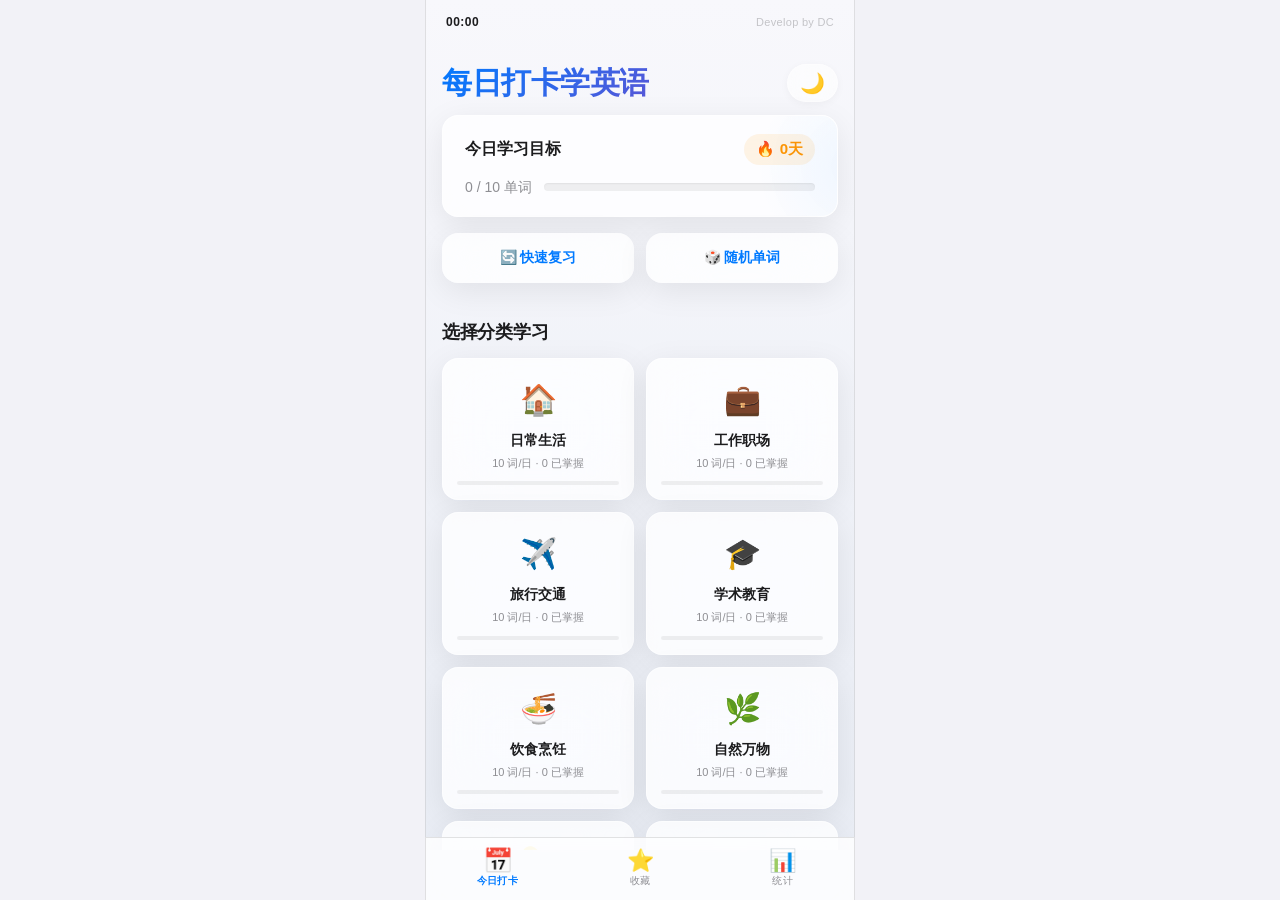
==== index.html @ 3edea32d "UI美化: 精致玻璃质感+渐变标题+Develop by DC品牌+移除信号图标" ====
﻿<!DOCTYPE html>
<html lang="zh-CN">
<head>
  <meta charset="UTF-8">
  <meta name="viewport" content="width=device-width, initial-scale=1.0, viewport-fit=cover, maximum-scale=1.0, user-scalable=no">
  <meta name="apple-mobile-web-app-capable" content="yes">
  <meta name="apple-mobile-web-app-status-bar-style" content="default">
  <meta name="apple-mobile-web-app-title" content="每日打卡学英语">
  <meta name="mobile-web-app-capable" content="yes">
  <meta name="theme-color" content="#f2f2f7">
  <meta name="description" content="每日打卡学英语 - 每天 10 个单词，轻松提升词汇量">
  <link rel="manifest" href="manifest.json">
  <link rel="apple-touch-icon" href="icons/icon-192.png">
  <title>每日打卡学英语</title>
  <link rel="stylesheet" href="css/style.css">
</head>
<body>
  <div id="app">
    <!-- Status Bar -->
    <div class="status-bar">
      <span class="time" id="statusTime">00:00</span>
      <span class="brand">Develop by DC</span>
    </div>

    <!-- Screens -->
    <div class="main-content">
      <!-- 首页 / 每日打卡 -->
      <div class="screen active" id="screen-home">
        <div class="section-header">
          <h1 class="page-title">每日打卡学英语</h1>
          <button id="theme-toggle">🌙</button>
        </div>

        <!-- 每日进度 -->
        <div class="daily-card glass">
          <div class="daily-header">
            <span class="reminder-title">今日学习目标</span>
            <span id="streak-badge">🔥 0天</span>
          </div>
          <div class="daily-progress-row">
            <span id="daily-progress">0 / 20 单词</span>
            <div class="progress-track">
              <div class="progress-fill" id="daily-fill" style="width:0%"></div>
            </div>
          </div>
        </div>

        <!-- 快捷操作 -->
        <div class="quick-actions">
          <button class="quick-btn glass" id="quick-review">🔄 快速复习</button>
          <button class="quick-btn glass" id="quick-random">🎲 随机单词</button>
        </div>

        <!-- 分类学习 -->
        <h2 class="section-title">选择分类学习</h2>
        <div class="category-grid" id="category-grid"></div>
      </div>

      <!-- 学习页（单词卡片） -->
      <div class="screen" id="screen-learn">
        <div class="learn-header">
          <button class="back-btn" data-screen="home">‹ 返回</button>
          <span id="learn-title">日常生活</span>
          <button id="shuffle-toggle" style="background:none;border:none;font-size:20px;opacity:0.5">🔀</button>
        </div>
        <div class="learn-progress" id="learn-progress">1 / 10</div>
        <div class="flashcard" id="flashcard">
          <div class="card-inner" id="card-inner">
            <div class="card-front">
              <div class="card-word" id="card-word">hello</div>
              <div class="card-phonetic" id="card-phonetic">/həˈloʊ/</div>
              <div class="card-zh" id="card-zh">你好</div>
            </div>
            <div class="card-back">
              <div class="example-label">例句</div>
              <div class="example-en" id="example-en">Hello, how are you?</div>
              <div class="example-zh" id="example-zh">你好，你怎么样？</div>
            </div>
          </div>
        </div>
        <div class="card-actions">
          <button class="card-action-btn" id="card-fav" data-en="">🤍</button>
          <button class="card-action-btn" id="card-speak">🔊</button>
          <button class="card-action-btn primary" id="card-known">✅ 记住了</button>
        </div>
      </div>

      <!-- 测试页 -->
      <div class="screen" id="screen-quiz">
        <div class="quiz-header">
          <button class="back-btn" data-screen="home">‹ 返回</button>
          <span>单词测试</span>
          <button id="quiz-skip" style="background:none;border:none;font-size:14px;color:var(--primary)">跳过 ›</button>
        </div>
        <div class="quiz-progress" id="quiz-progress">1 / 10</div>
        <div id="quiz-area">
          <div class="quiz-word" id="quiz-word">hello</div>
          <div class="quiz-question">请选择正确的中文意思：</div>
          <div class="quiz-options" id="quiz-options"></div>
          <div class="quiz-feedback" id="quiz-feedback"></div>
        </div>
        <div class="quiz-result" id="quiz-result" style="display:none">
          <div class="result-icon">🎉</div>
          <div class="result-title">测试完成！</div>
          <div class="result-score" id="result-score">0 / 10</div>
          <div class="result-text" id="result-text">继续加油！</div>
          <button class="result-btn" id="quiz-retry">🔄 再来一次</button>
          <button class="result-btn secondary" id="quiz-back-home">🏠 返回首页</button>
        </div>
      </div>

      <!-- 收藏页面 -->
      <div class="screen" id="screen-favorites">
        <div class="fav-header">
          <h2>⭐ 收藏夹</h2>
          <span id="fav-count">0 词</span>
          <button id="fav-clear" style="background:none;border:none;color:var(--danger);font-size:14px">清空</button>
        </div>
        <div class="fav-list" id="fav-list">
          <div class="empty-state">
            <div class="empty-icon">⭐</div>
            <p>还没有收藏单词</p>
            <p class="empty-hint">学习时点击 🤍 收藏喜欢的单词</p>
          </div>
        </div>
      </div>

      <!-- 统计页面 -->
      <div class="screen" id="screen-stats">
        <h2 class="page-title">📊 学习统计</h2>
        <div class="stats-grid">
          <div class="stat-card glass">
            <div class="stat-value" id="stat-total-learned">0</div>
            <div class="stat-label">已学单词</div>
          </div>
          <div class="stat-card glass">
            <div class="stat-value" id="stat-mastered">0</div>
            <div class="stat-label">已掌握</div>
          </div>
          <div class="stat-card glass">
            <div class="stat-value" id="stat-streak">0</div>
            <div class="stat-label">连续天数</div>
          </div>
          <div class="stat-card glass">
            <div class="stat-value" id="stat-quiz-avg">0%</div>
            <div class="stat-label">测试正确率</div>
          </div>
        </div>

        <h3 class="section-title">分类进度</h3>
        <div id="category-progress"></div>

        <h3 class="section-title">学习日历（近 28 天）</h3>
        <div class="study-calendar" id="study-calendar"></div>

        <!-- 设置 -->
        <h3 class="section-title">⚙️ 设置</h3>
        <div class="glass">
          <div class="setting-item">
            <span class="label">每日单词数</span>
            <div class="daily-count-control">
              <button id="daily-count-minus" class="count-btn">−</button>
              <span id="daily-count-display">10</span>
              <button id="daily-count-plus" class="count-btn">+</button>
            </div>
          </div>
          <div class="setting-item">
            <span class="label">每日推荐说明</span>
            <span class="value" style="font-size:12px;color:var(--text-tertiary)">每天每个分类随机选 N 个单词学习，次日更新</span>
            </div>
            </div>
            <div class="footer-brand">DEVELOP BY DC</div>
            </div>
            </div>

    <!-- Bottom Nav -->
    <div class="tab-bar">
      <button class="nav-btn active" data-screen="home">
        <span class="nav-icon">📅</span>
        <span class="nav-label">今日打卡</span>
      </button>
      <button class="nav-btn" data-screen="favorites">
        <span class="nav-icon">⭐</span>
        <span class="nav-label">收藏</span>
      </button>
      <button class="nav-btn" data-screen="stats">
        <span class="nav-icon">📊</span>
        <span class="nav-label">统计</span>
      </button>
    </div>

    <!-- Toast -->
    <div class="toast" id="toast"></div>
  </div>

  <script src="js/data.js"></script>
  <script src="js/app.js"></script>
  <script>
    if ("serviceWorker" in navigator) {
      window.addEventListener("load", () => {
        navigator.serviceWorker.register("sw.js").catch(() => {});
      });
    }
  </script>
</body>
</html>
---- css/style.css ----
﻿/* ===== 每日打卡学英语 - 精致版 ===== */
:root {
  --bg: #f2f2f7;
  --bg-gradient: linear-gradient(180deg, #f8f8fc 0%, #e8ecf4 100%);
  --card-bg: rgba(255,255,255,0.78);
  --card-border: rgba(255,255,255,0.5);
  --card-shadow: 0 8px 32px rgba(0,0,0,0.08);
  --card-shadow-hover: 0 12px 40px rgba(0,0,0,0.12);
  --primary: #007aff;
  --primary-gradient: linear-gradient(135deg, #007aff, #5856d6);
  --primary-light: #e8f0fe;
  --text: #1c1c1e;
  --text-secondary: #8e8e93;
  --text-tertiary: #aeaeb2;
  --tab-bg: rgba(255,255,255,0.82);
  --tab-border: rgba(198,198,200,0.5);
  --success: #34c759;
  --success-light: #e8f8ee;
  --warning: #ff9500;
  --danger: #ff3b30;
  --radius: 16px;
  --radius-sm: 12px;
  --radius-xl: 20px;
  --safe-bottom: 0px;
  --tab-height: 50px;
  --transition: all 0.35s cubic-bezier(0.25, 0.46, 0.45, 0.94);
}

* { margin: 0; padding: 0; box-sizing: border-box; -webkit-tap-highlight-color: transparent; }

html, body {
  height: 100%;
  font-family: -apple-system, "PingFang SC", "SF Pro Display", "Helvetica Neue", sans-serif;
  background: var(--bg);
  color: var(--text);
  font-size: 16px;
  line-height: 1.5;
  -webkit-font-smoothing: antialiased;
  overflow: hidden;
  user-select: none;
}

/* ===== App Container ===== */
#app {
  height: 100vh;
  height: 100dvh;
  display: flex;
  flex-direction: column;
  max-width: 430px;
  margin: 0 auto;
  position: relative;
  overflow: hidden;
  padding-bottom: calc(var(--tab-height) + var(--safe-bottom));
  background: var(--bg-gradient);
}

/* ===== Status Bar ===== */
.status-bar {
  height: 44px;
  display: flex;
  align-items: center;
  justify-content: space-between;
  padding: 0 20px;
  font-size: 12px;
  font-weight: 600;
  color: var(--text);
  flex-shrink: 0;
}
.status-bar .time { font-weight: 700; letter-spacing: 0.5px; }
.status-bar .brand {
  font-size: 11px;
  font-weight: 500;
  color: var(--text-tertiary);
  letter-spacing: 0.3px;
  opacity: 0.7;
}

/* ===== Main Content ===== */
.main-content {
  flex: 1;
  overflow-y: auto;
  padding: 0 16px 8px;
  scroll-behavior: smooth;
  -webkit-overflow-scrolling: touch;
}

/* ===== Screens ===== */
.screen { display: none; animation: fadeIn 0.4s cubic-bezier(0.25, 0.46, 0.45, 0.94); }
.screen.active { display: block; }

@keyframes fadeIn {
  from { opacity: 0; transform: translateY(12px); }
  to { opacity: 1; transform: translateY(0); }
}

/* ===== Glass Card ===== */
.glass {
  background: var(--card-bg);
  backdrop-filter: blur(30px) saturate(180%);
  -webkit-backdrop-filter: blur(30px) saturate(180%);
  border-radius: var(--radius);
  box-shadow: var(--card-shadow);
  padding: 18px 22px;
  margin-bottom: 16px;
  border: 0.5px solid var(--card-border);
  transition: var(--transition);
}
.glass:active {
  transform: scale(0.98);
  box-shadow: var(--card-shadow-hover);
}

/* ===== Section Header ===== */
.section-header {
  display: flex;
  justify-content: space-between;
  align-items: center;
  padding: 16px 0 10px;
}
.page-title {
  font-size: 30px;
  font-weight: 800;
  letter-spacing: -0.5px;
  background: var(--primary-gradient);
  -webkit-background-clip: text;
  -webkit-text-fill-color: transparent;
  background-clip: text;
}
.section-title {
  font-size: 18px;
  font-weight: 700;
  margin: 20px 0 12px;
  color: var(--text);
  letter-spacing: -0.3px;
}
#theme-toggle {
  background: rgba(255,255,255,0.6);
  backdrop-filter: blur(10px);
  border: 0.5px solid rgba(255,255,255,0.3);
  border-radius: 20px;
  font-size: 20px;
  cursor: pointer;
  padding: 6px 12px;
  box-shadow: 0 2px 8px rgba(0,0,0,0.04);
  transition: var(--transition);
}
#theme-toggle:active { transform: scale(0.9); }

/* ===== Daily Card ===== */
.daily-card {
  text-align: center;
  position: relative;
  overflow: hidden;
}
.daily-card::before {
  content: '';
  position: absolute;
  top: -50%;
  right: -30%;
  width: 200px;
  height: 200px;
  background: radial-gradient(circle, rgba(0,122,255,0.06) 0%, transparent 70%);
  border-radius: 50%;
  pointer-events: none;
}
.daily-header {
  display: flex;
  justify-content: space-between;
  align-items: center;
  margin-bottom: 12px;
}
.reminder-title {
  font-size: 16px;
  font-weight: 600;
  color: var(--text);
}
#streak-badge {
  font-size: 15px;
  font-weight: 700;
  color: var(--warning);
  background: rgba(255,149,0,0.1);
  padding: 4px 12px;
  border-radius: 20px;
}
.daily-progress-row {
  display: flex;
  align-items: center;
  gap: 12px;
}
#daily-progress {
  font-size: 14px;
  color: var(--text-secondary);
  white-space: nowrap;
  font-weight: 500;
}
.progress-track {
  flex: 1;
  height: 8px;
  background: rgba(0,0,0,0.06);
  border-radius: 4px;
  overflow: hidden;
  box-shadow: inset 0 1px 2px rgba(0,0,0,0.06);
}
.progress-fill {
  height: 100%;
  border-radius: 4px;
  background: var(--primary-gradient);
  transition: width 0.6s cubic-bezier(0.25, 0.46, 0.45, 0.94);
}

/* ===== Quick Actions ===== */
.quick-actions {
  display: flex;
  gap: 12px;
  margin-bottom: 16px;
}
.quick-btn {
  flex: 1;
  text-align: center;
  padding: 16px 0;
  font-size: 14px;
  font-weight: 600;
  border: none;
  font-family: inherit;
  cursor: pointer;
  color: var(--primary);
  border-radius: var(--radius);
  transition: var(--transition);
}
.quick-btn:active { transform: scale(0.96); }

/* ===== Category Grid ===== */
.category-grid {
  display: grid;
  grid-template-columns: 1fr 1fr;
  gap: 12px;
  margin-bottom: 20px;
}
.cat-card {
  background: var(--card-bg);
  backdrop-filter: blur(30px) saturate(180%);
  -webkit-backdrop-filter: blur(30px) saturate(180%);
  border-radius: var(--radius);
  box-shadow: var(--card-shadow);
  padding: 18px 14px 14px;
  text-align: center;
  border: 0.5px solid var(--card-border);
  cursor: pointer;
  position: relative;
  overflow: hidden;
  transition: var(--transition);
}
.cat-card::after {
  content: '';
  position: absolute;
  top: 0;
  left: 0;
  right: 0;
  height: 3px;
  background: var(--primary-gradient);
  opacity: 0;
  transition: var(--transition);
}
.cat-card:active { transform: scale(0.95); }
.cat-card.mastered { border-color: var(--success); }
.cat-card.mastered::after { opacity: 1; background: linear-gradient(90deg, var(--success), #30d158); }
.cat-check {
  position: absolute;
  top: 8px;
  right: 8px;
  width: 22px;
  height: 22px;
  border-radius: 50%;
  background: var(--success);
  color: #fff;
  font-size: 12px;
  font-weight: 700;
  display: flex;
  align-items: center;
  justify-content: center;
  box-shadow: 0 2px 6px rgba(52,199,89,0.3);
}
.cat-icon { font-size: 30px; margin-bottom: 8px; display: block; }
.cat-name { font-size: 14px; font-weight: 600; color: var(--text); }
.cat-count { font-size: 11px; color: var(--text-secondary); margin-top: 4px; }
.cat-progress-bar {
  height: 4px;
  background: rgba(0,0,0,0.06);
  border-radius: 2px;
  margin-top: 10px;
  overflow: hidden;
}
.cat-progress-fill {
  height: 100%;
  border-radius: 2px;
  background: var(--primary-gradient);
  transition: width 0.6s ease;
}

/* ===== Learn Screen ===== */
.learn-header {
  display: flex;
  justify-content: space-between;
  align-items: center;
  padding: 12px 0;
}
.learn-header #learn-title {
  font-size: 17px;
  font-weight: 600;
}
#learn-progress {
  text-align: center;
  font-size: 13px;
  color: var(--text-secondary);
  margin-bottom: 16px;
  font-weight: 500;
}
.back-btn {
  background: none;
  border: none;
  font-size: 16px;
  color: var(--primary);
  font-family: inherit;
  font-weight: 500;
  cursor: pointer;
  padding: 4px 0;
  transition: var(--transition);
}
.back-btn:active { opacity: 0.6; }

/* ===== Flashcard ===== */
.flashcard {
  perspective: 1000px;
  margin-bottom: 16px;
  cursor: pointer;
  min-height: 360px;
}
.card-inner {
  position: relative;
  width: 100%;
  min-height: 360px;
  transition: transform 0.6s cubic-bezier(0.4, 0, 0.2, 1), opacity 0.3s ease;
  transform-style: preserve-3d;
}
.card-inner.flipped {
  transform: rotateY(180deg);
}
.card-front, .card-back {
  position: absolute;
  top: 0;
  left: 0;
  width: 100%;
  min-height: 360px;
  backface-visibility: hidden;
  -webkit-backface-visibility: hidden;
  background: var(--card-bg);
  backdrop-filter: blur(30px) saturate(180%);
  -webkit-backdrop-filter: blur(30px) saturate(180%);
  border-radius: var(--radius-xl);
  box-shadow: 0 8px 40px rgba(0,0,0,0.08);
  padding: 32px 24px;
  display: flex;
  flex-direction: column;
  align-items: center;
  justify-content: center;
  text-align: center;
  border: 0.5px solid var(--card-border);
}
.card-back {
  transform: rotateY(180deg);
}
.card-word {
  font-size: 36px;
  font-weight: 700;
  letter-spacing: -0.5px;
  margin-bottom: 8px;
  color: var(--text);
}
.card-phonetic {
  font-size: 16px;
  color: var(--text-secondary);
  margin-bottom: 16px;
  font-family: "SF Pro Text", -apple-system, sans-serif;
  letter-spacing: 0.5px;
}
.card-zh {
  font-size: 22px;
  color: #fff;
  font-weight: 600;
  padding: 10px 24px;
  background: var(--primary-gradient);
  border-radius: 12px;
  box-shadow: 0 4px 16px rgba(0,122,255,0.25);
}
.example-label {
  font-size: 12px;
  color: var(--text-tertiary);
  font-weight: 600;
  text-transform: uppercase;
  letter-spacing: 1.5px;
  margin-bottom: 10px;
}
.example-en {
  font-size: 17px;
  line-height: 1.7;
  font-style: italic;
  margin-bottom: 12px;
  color: var(--text);
}
.example-zh {
  font-size: 15px;
  color: var(--text-secondary);
  line-height: 1.6;
}

/* Swipe animations */
.card-inner.swiping-right {
  animation: swipeRight 0.35s cubic-bezier(0.4, 0, 0.2, 1) forwards;
}
.card-inner.swiping-left {
  animation: swipeLeft 0.35s cubic-bezier(0.4, 0, 0.2, 1) forwards;
}
@keyframes swipeRight {
  to { transform: translateX(120%) rotate(12deg); opacity: 0; }
}
@keyframes swipeLeft {
  to { transform: translateX(-120%) rotate(-12deg); opacity: 0; }
}

/* ===== Card Actions ===== */
.card-actions {
  display: flex;
  justify-content: center;
  gap: 20px;
  margin-bottom: 20px;
}
.card-action-btn {
  width: 56px;
  height: 56px;
  border-radius: 50%;
  border: none;
  background: var(--card-bg);
  backdrop-filter: blur(20px);
  -webkit-backdrop-filter: blur(20px);
  font-size: 22px;
  cursor: pointer;
  box-shadow: 0 4px 16px rgba(0,0,0,0.06);
  display: flex;
  align-items: center;
  justify-content: center;
  transition: var(--transition);
  border: 0.5px solid var(--card-border);
}
.card-action-btn:active { transform: scale(0.85); }
.card-action-btn.primary {
  width: auto;
  padding: 0 32px;
  border-radius: 28px;
  background: var(--primary-gradient);
  color: #fff;
  font-size: 15px;
  font-weight: 600;
  font-family: inherit;
  border: none;
  box-shadow: 0 4px 16px rgba(0,122,255,0.3);
}

/* ===== Quiz Screen ===== */
.quiz-header {
  display: flex;
  justify-content: space-between;
  align-items: center;
  padding: 12px 0;
}
.quiz-header span { font-size: 17px; font-weight: 600; }
#quiz-progress {
  text-align: center;
  font-size: 13px;
  color: var(--text-secondary);
  margin-bottom: 24px;
  font-weight: 500;
}
.quiz-word {
  font-size: 32px;
  font-weight: 700;
  text-align: center;
  margin-bottom: 8px;
  color: var(--text);
}
.quiz-question {
  text-align: center;
  font-size: 15px;
  color: var(--text-secondary);
  margin-bottom: 24px;
}
.quiz-options {
  display: flex;
  flex-direction: column;
  gap: 12px;
}
.quiz-option {
  width: 100%;
  padding: 18px;
  border-radius: var(--radius);
  border: 1.5px solid rgba(0,0,0,0.06);
  background: var(--card-bg);
  backdrop-filter: blur(20px);
  -webkit-backdrop-filter: blur(20px);
  font-size: 17px;
  font-family: inherit;
  color: var(--text);
  cursor: pointer;
  transition: var(--transition);
  box-shadow: 0 2px 8px rgba(0,0,0,0.03);
}
.quiz-option:active { 
  background: var(--primary-light);
  transform: scale(0.98);
}
.quiz-option.correct {
  border-color: var(--success);
  background: var(--success-light);
  color: var(--success);
  box-shadow: 0 2px 12px rgba(52,199,89,0.15);
}
.quiz-option.wrong {
  border-color: var(--danger);
  background: #fff0ef;
  color: var(--danger);
  box-shadow: 0 2px 12px rgba(255,59,48,0.1);
}
.quiz-option.disabled {
  opacity: 0.5;
  pointer-events: none;
}
.quiz-feedback {
  text-align: center;
  font-size: 16px;
  font-weight: 600;
  margin-top: 16px;
  min-height: 24px;
}
.quiz-feedback.correct { color: var(--success); }
.quiz-feedback.wrong { color: var(--danger); }
.quiz-result {
  text-align: center;
  padding: 20px;
}
.result-icon { 
  font-size: 72px; 
  margin-bottom: 12px; 
  display: block;
  animation: bounceIn 0.6s cubic-bezier(0.68, -0.55, 0.265, 1.55);
}
@keyframes bounceIn {
  0% { transform: scale(0); }
  50% { transform: scale(1.2); }
  100% { transform: scale(1); }
}
.result-title { font-size: 24px; font-weight: 700; margin-bottom: 8px; }
.result-score { 
  font-size: 48px; 
  font-weight: 800; 
  background: var(--primary-gradient);
  -webkit-background-clip: text;
  -webkit-text-fill-color: transparent;
  background-clip: text;
  margin-bottom: 8px; 
}
.result-text { font-size: 16px; color: var(--text-secondary); margin-bottom: 28px; }
.result-btn {
  display: block;
  width: 100%;
  padding: 16px;
  border-radius: var(--radius);
  border: none;
  font-size: 16px;
  font-weight: 600;
  font-family: inherit;
  cursor: pointer;
  margin-bottom: 10px;
  background: var(--primary-gradient);
  color: #fff;
  box-shadow: 0 4px 16px rgba(0,122,255,0.3);
  transition: var(--transition);
}
.result-btn:active { transform: scale(0.97); opacity: 0.9; }
.result-btn.secondary {
  background: var(--card-bg);
  color: var(--primary);
  box-shadow: 0 4px 16px rgba(0,0,0,0.06);
  border: 0.5px solid var(--card-border);
}

/* ===== Favorites Screen ===== */
.fav-header {
  display: flex;
  justify-content: space-between;
  align-items: center;
  padding: 16px 0;
}
.fav-header h2 { font-size: 22px; font-weight: 700; }
#fav-count { font-size: 14px; color: var(--text-secondary); font-weight: 500; }
.fav-list { margin-bottom: 20px; }
.word-list-item {
  display: flex;
  align-items: center;
  padding: 16px 18px;
  background: var(--card-bg);
  backdrop-filter: blur(30px);
  -webkit-backdrop-filter: blur(30px);
  border-radius: var(--radius);
  margin-bottom: 10px;
  box-shadow: var(--card-shadow);
  cursor: pointer;
  border: 0.5px solid var(--card-border);
  transition: var(--transition);
}
.word-list-item:active { transform: scale(0.98); opacity: 0.8; }
.word-list-en { font-size: 16px; font-weight: 600; flex: 1; }
.word-list-zh { font-size: 15px; color: var(--text-secondary); margin-right: 12px; }
.word-list-remove {
  background: rgba(255,59,48,0.1);
  border: none;
  font-size: 14px;
  color: var(--danger);
  cursor: pointer;
  padding: 6px 10px;
  border-radius: 8px;
  transition: var(--transition);
}
.word-list-remove:active { background: rgba(255,59,48,0.2); }

/* ===== Stats Screen ===== */
.stats-grid {
  display: grid;
  grid-template-columns: 1fr 1fr;
  gap: 12px;
  margin-bottom: 16px;
}
.stat-card {
  text-align: center;
  padding: 24px 16px !important;
  position: relative;
  overflow: hidden;
}
.stat-card::before {
  content: '';
  position: absolute;
  top: -30%;
  right: -30%;
  width: 120px;
  height: 120px;
  border-radius: 50%;
  pointer-events: none;
}
.stat-card:nth-child(1)::before { background: radial-gradient(circle, rgba(0,122,255,0.08), transparent); }
.stat-card:nth-child(2)::before { background: radial-gradient(circle, rgba(52,199,89,0.08), transparent); }
.stat-card:nth-child(3)::before { background: radial-gradient(circle, rgba(255,149,0,0.08), transparent); }
.stat-card:nth-child(4)::before { background: radial-gradient(circle, rgba(88,86,214,0.08), transparent); }
.stat-value {
  font-size: 32px;
  font-weight: 800;
  background: var(--primary-gradient);
  -webkit-background-clip: text;
  -webkit-text-fill-color: transparent;
  background-clip: text;
}
.stat-card:nth-child(2) .stat-value { background: linear-gradient(135deg, var(--success), #30d158); -webkit-background-clip: text; -webkit-text-fill-color: transparent; background-clip: text; }
.stat-card:nth-child(3) .stat-value { background: linear-gradient(135deg, var(--warning), #ff9f0a); -webkit-background-clip: text; -webkit-text-fill-color: transparent; background-clip: text; }
.stat-card:nth-child(4) .stat-value { background: linear-gradient(135deg, #5856d6, #af52de); -webkit-background-clip: text; -webkit-text-fill-color: transparent; background-clip: text; }
.stat-label {
  font-size: 13px;
  color: var(--text-secondary);
  margin-top: 6px;
  font-weight: 500;
}
.cat-progress-row {
  display: flex;
  align-items: center;
  gap: 12px;
  margin-bottom: 14px;
  padding: 8px 12px;
  background: var(--card-bg);
  backdrop-filter: blur(20px);
  border-radius: var(--radius-sm);
  border: 0.5px solid var(--card-border);
  transition: var(--transition);
}
.cat-progress-icon { font-size: 20px; width: 28px; text-align: center; }
.cat-progress-name { font-size: 14px; font-weight: 500; width: 70px; }
.cat-progress-track {
  flex: 1;
  height: 6px;
  background: rgba(0,0,0,0.06);
  border-radius: 3px;
  overflow: hidden;
  box-shadow: inset 0 1px 2px rgba(0,0,0,0.04);
}
.cat-progress-num { font-size: 12px; color: var(--text-secondary); width: 60px; text-align: right; font-weight: 500; }

/* ===== Daily Count Control ===== */
.daily-count-control {
  display: flex;
  align-items: center;
  gap: 12px;
}
.daily-count-control #daily-count-display {
  font-size: 20px;
  font-weight: 700;
  color: var(--primary);
  min-width: 32px;
  text-align: center;
}
.count-btn {
  width: 36px;
  height: 36px;
  border-radius: 50%;
  border: 1.5px solid var(--primary);
  background: none;
  color: var(--primary);
  font-size: 20px;
  font-weight: 600;
  cursor: pointer;
  display: flex;
  align-items: center;
  justify-content: center;
  font-family: inherit;
  transition: var(--transition);
}
.count-btn:active {
  background: var(--primary);
  color: #fff;
  transform: scale(0.9);
}

.setting-item {
  display: flex;
  justify-content: space-between;
  align-items: center;
  padding: 14px 0;
  border-bottom: 0.5px solid rgba(0,0,0,0.05);
}
.setting-item:last-child { border-bottom: none; }
.setting-item .label { font-size: 16px; color: var(--text); font-weight: 500; }
.setting-item .value { font-size: 12px; color: var(--text-tertiary); }
.study-calendar {
  display: grid;
  grid-template-columns: repeat(7, 1fr);
  gap: 4px;
  margin-bottom: 20px;
}
.calendar-day {
  aspect-ratio: 1;
  display: flex;
  align-items: center;
  justify-content: center;
  font-size: 11px;
  border-radius: 8px;
  background: rgba(0,0,0,0.03);
  color: var(--text-tertiary);
  font-weight: 500;
}
.calendar-day.studied {
  background: var(--primary-light);
  color: var(--primary);
  font-weight: 600;
}
.calendar-day.today {
  border: 2px solid var(--primary);
  font-weight: 700;
  color: var(--primary);
}

/* ===== Bottom Navigation ===== */
.tab-bar {
  position: fixed;
  bottom: 0;
  left: 50%;
  transform: translateX(-50%);
  width: 100%;
  max-width: 430px;
  display: flex;
  background: var(--tab-bg);
  backdrop-filter: blur(40px) saturate(200%);
  -webkit-backdrop-filter: blur(40px) saturate(200%);
  border-top: 0.5px solid var(--tab-border);
  padding: 8px 0;
  padding-bottom: max(8px, var(--safe-bottom));
  z-index: 100;
}
.nav-btn {
  flex: 1;
  display: flex;
  flex-direction: column;
  align-items: center;
  justify-content: center;
  padding: 4px 0;
  cursor: pointer;
  transition: var(--transition);
  -webkit-tap-highlight-color: transparent;
  border: none;
  background: none;
  color: var(--text-secondary);
  font-family: inherit;
  position: relative;
}
.nav-btn.active {
  color: var(--primary);
}
.nav-btn.active .nav-icon { transform: scale(1.1); }
.nav-icon {
  font-size: 22px;
  line-height: 1;
  margin-bottom: 2px;
  transition: var(--transition);
}
.nav-label {
  font-size: 10px;
  font-weight: 500;
  letter-spacing: 0.3px;
  transition: var(--transition);
}
.nav-btn.active .nav-label {
  font-weight: 600;
}

/* ===== Toast ===== */
.toast {
  position: fixed;
  bottom: calc(var(--tab-height) + var(--safe-bottom) + 16px);
  left: 50%;
  transform: translateX(-50%) translateY(20px);
  background: rgba(0,0,0,0.78);
  backdrop-filter: blur(20px);
  -webkit-backdrop-filter: blur(20px);
  color: #fff;
  padding: 12px 28px;
  border-radius: 24px;
  font-size: 14px;
  font-weight: 500;
  opacity: 0;
  transition: all 0.4s cubic-bezier(0.25, 0.46, 0.45, 0.94);
  pointer-events: none;
  white-space: nowrap;
  z-index: 200;
  box-shadow: 0 8px 32px rgba(0,0,0,0.15);
}
.toast.show {
  opacity: 1;
  transform: translateX(-50%) translateY(0);
}

/* ===== Empty State ===== */
.empty-state {
  text-align: center;
  padding: 48px 20px;
  color: var(--text-secondary);
}
.empty-icon { font-size: 56px; margin-bottom: 12px; display: block; }
.empty-state p { font-size: 16px; font-weight: 500; }
.empty-hint { font-size: 13px !important; color: var(--text-tertiary); margin-top: 6px !important; font-weight: 400 !important; }

/* ===== Dark Mode (Light) ===== */
body.light {
  --bg: #ffffff;
  --bg-gradient: linear-gradient(180deg, #ffffff 0%, #f5f5f8 100%);
  --card-bg: rgba(255,255,255,0.92);
  --tab-bg: rgba(255,255,255,0.95);
}

/* ===== Responsive ===== */
@media (max-width: 374px) {
  #app { font-size: 15px; }
  .card-word { font-size: 28px; }
  .quiz-word { font-size: 26px; }
}
@media (min-width: 429px) {
  #app {
    border-left: 0.5px solid var(--tab-border);
    border-right: 0.5px solid var(--tab-border);
  }
  .tab-bar {
    border-left: 0.5px solid var(--tab-border);
    border-right: 0.5px solid var(--tab-border);
  }
}

body { overscroll-behavior: none; }
.main-content::-webkit-scrollbar { width: 0; }

/* ===== 底部 Develop by DC 水印 ===== */
.footer-brand {
  text-align: center;
  padding: 20px 0 8px;
  font-size: 11px;
  color: var(--text-tertiary);
  letter-spacing: 2px;
  font-weight: 400;
  opacity: 0.5;
}
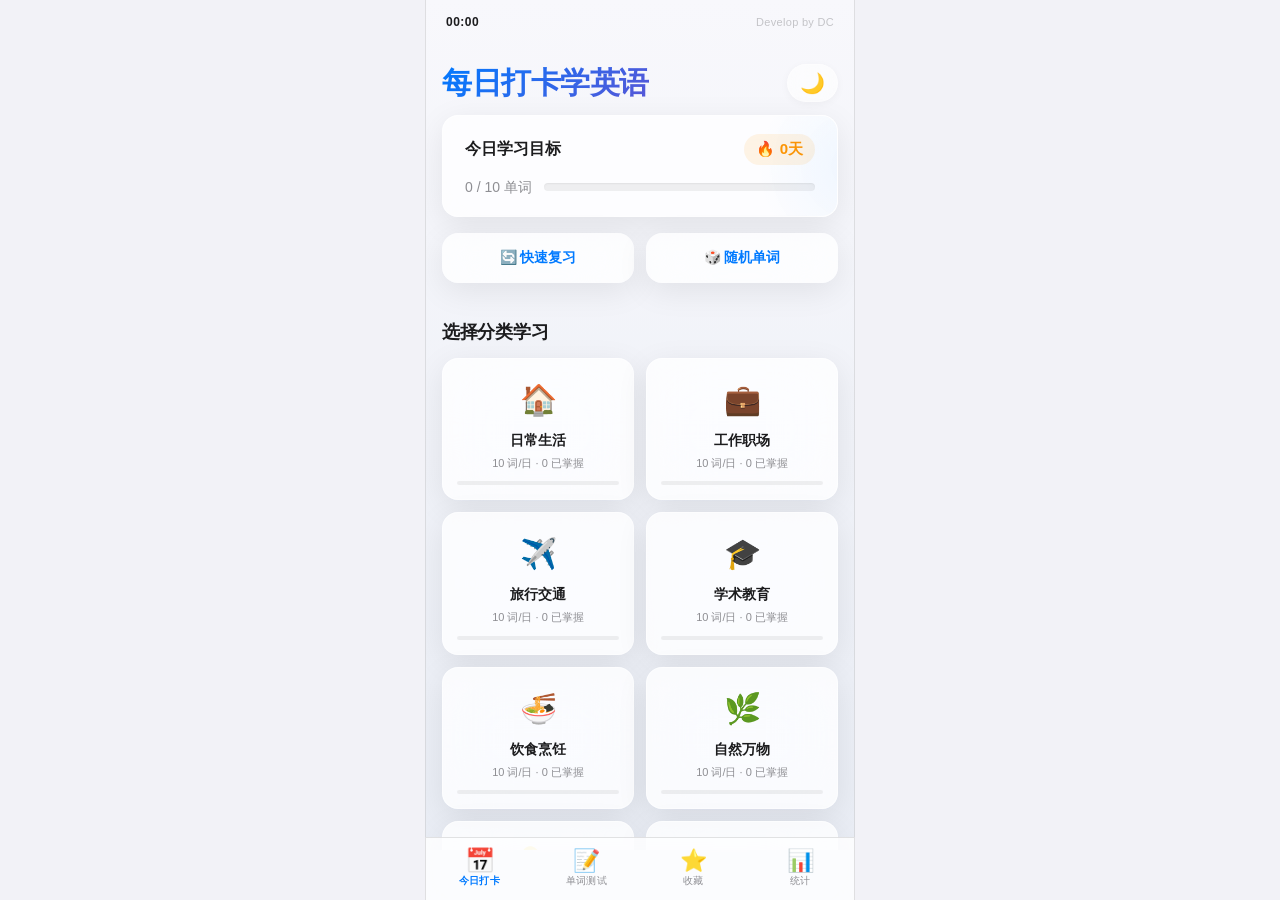
==== commit 136f0a4e: "feat: 新增「单词测试」底部Tab，从全部7508词随机抽10题" ====
--- a/index.html
+++ b/index.html
@@ -70,11 +70,16 @@
               <div class="card-word" id="card-word">hello</div>
               <div class="card-phonetic" id="card-phonetic">/həˈloʊ/</div>
               <div class="card-zh" id="card-zh">你好</div>
+              <div class="card-example">
+                <div class="example-label">💬 例句</div>
+                <div class="example-en" id="example-en">Hello, how are you?</div>
+                <div class="example-zh" id="example-zh">你好，你怎么样？</div>
+              </div>
             </div>
             <div class="card-back">
-              <div class="example-label">例句</div>
-              <div class="example-en" id="example-en">Hello, how are you?</div>
-              <div class="example-zh" id="example-zh">你好，你怎么样？</div>
+              <div class="example-label">📖 更多</div>
+              <div class="example-en">Tap to show translation</div>
+              <div class="example-zh" style="color:var(--text-secondary)">点击翻转查看更多</div>
             </div>
           </div>
         </div>
@@ -178,6 +183,10 @@
       <button class="nav-btn active" data-screen="home">
         <span class="nav-icon">📅</span>
         <span class="nav-label">今日打卡</span>
+      </button>
+      <button class="nav-btn" data-screen="quiz" id="nav-quiz">
+        <span class="nav-icon">📝</span>
+        <span class="nav-label">单词测试</span>
       </button>
       <button class="nav-btn" data-screen="favorites">
         <span class="nav-icon">⭐</span>
--- a/css/style.css
+++ b/css/style.css
@@ -333,7 +333,7 @@
   perspective: 1000px;
   margin-bottom: 16px;
   cursor: pointer;
-  min-height: 360px;
+  min-height: 400px;
 }
 .card-inner {
   position: relative;
@@ -350,7 +350,7 @@
   top: 0;
   left: 0;
   width: 100%;
-  min-height: 360px;
+  min-height: 400px;
   backface-visibility: hidden;
   -webkit-backface-visibility: hidden;
   background: var(--card-bg);
@@ -358,16 +358,18 @@
   -webkit-backdrop-filter: blur(30px) saturate(180%);
   border-radius: var(--radius-xl);
   box-shadow: 0 8px 40px rgba(0,0,0,0.08);
-  padding: 32px 24px;
+  padding: 28px 22px;
   display: flex;
   flex-direction: column;
   align-items: center;
-  justify-content: center;
+  justify-content: flex-start;
   text-align: center;
   border: 0.5px solid var(--card-border);
 }
+.card-front { padding-top: 32px; }
 .card-back {
   transform: rotateY(180deg);
+  justify-content: center;
 }
 .card-word {
   font-size: 36px;
@@ -391,6 +393,32 @@
   background: var(--primary-gradient);
   border-radius: 12px;
   box-shadow: 0 4px 16px rgba(0,122,255,0.25);
+  margin-bottom: 16px;
+}
+.card-example {
+  width: 100%;
+  padding-top: 12px;
+  border-top: 0.5px solid rgba(0,0,0,0.06);
+}
+.card-example .example-label {
+  font-size: 11px;
+  color: var(--text-tertiary);
+  font-weight: 600;
+  text-transform: uppercase;
+  letter-spacing: 1.5px;
+  margin-bottom: 8px;
+}
+.card-example .example-en {
+  font-size: 15px;
+  line-height: 1.6;
+  font-style: italic;
+  margin-bottom: 6px;
+  color: var(--text);
+}
+.card-example .example-zh {
+  font-size: 13px;
+  color: var(--text-secondary);
+  line-height: 1.5;
 }
 .example-label {
   font-size: 12px;
